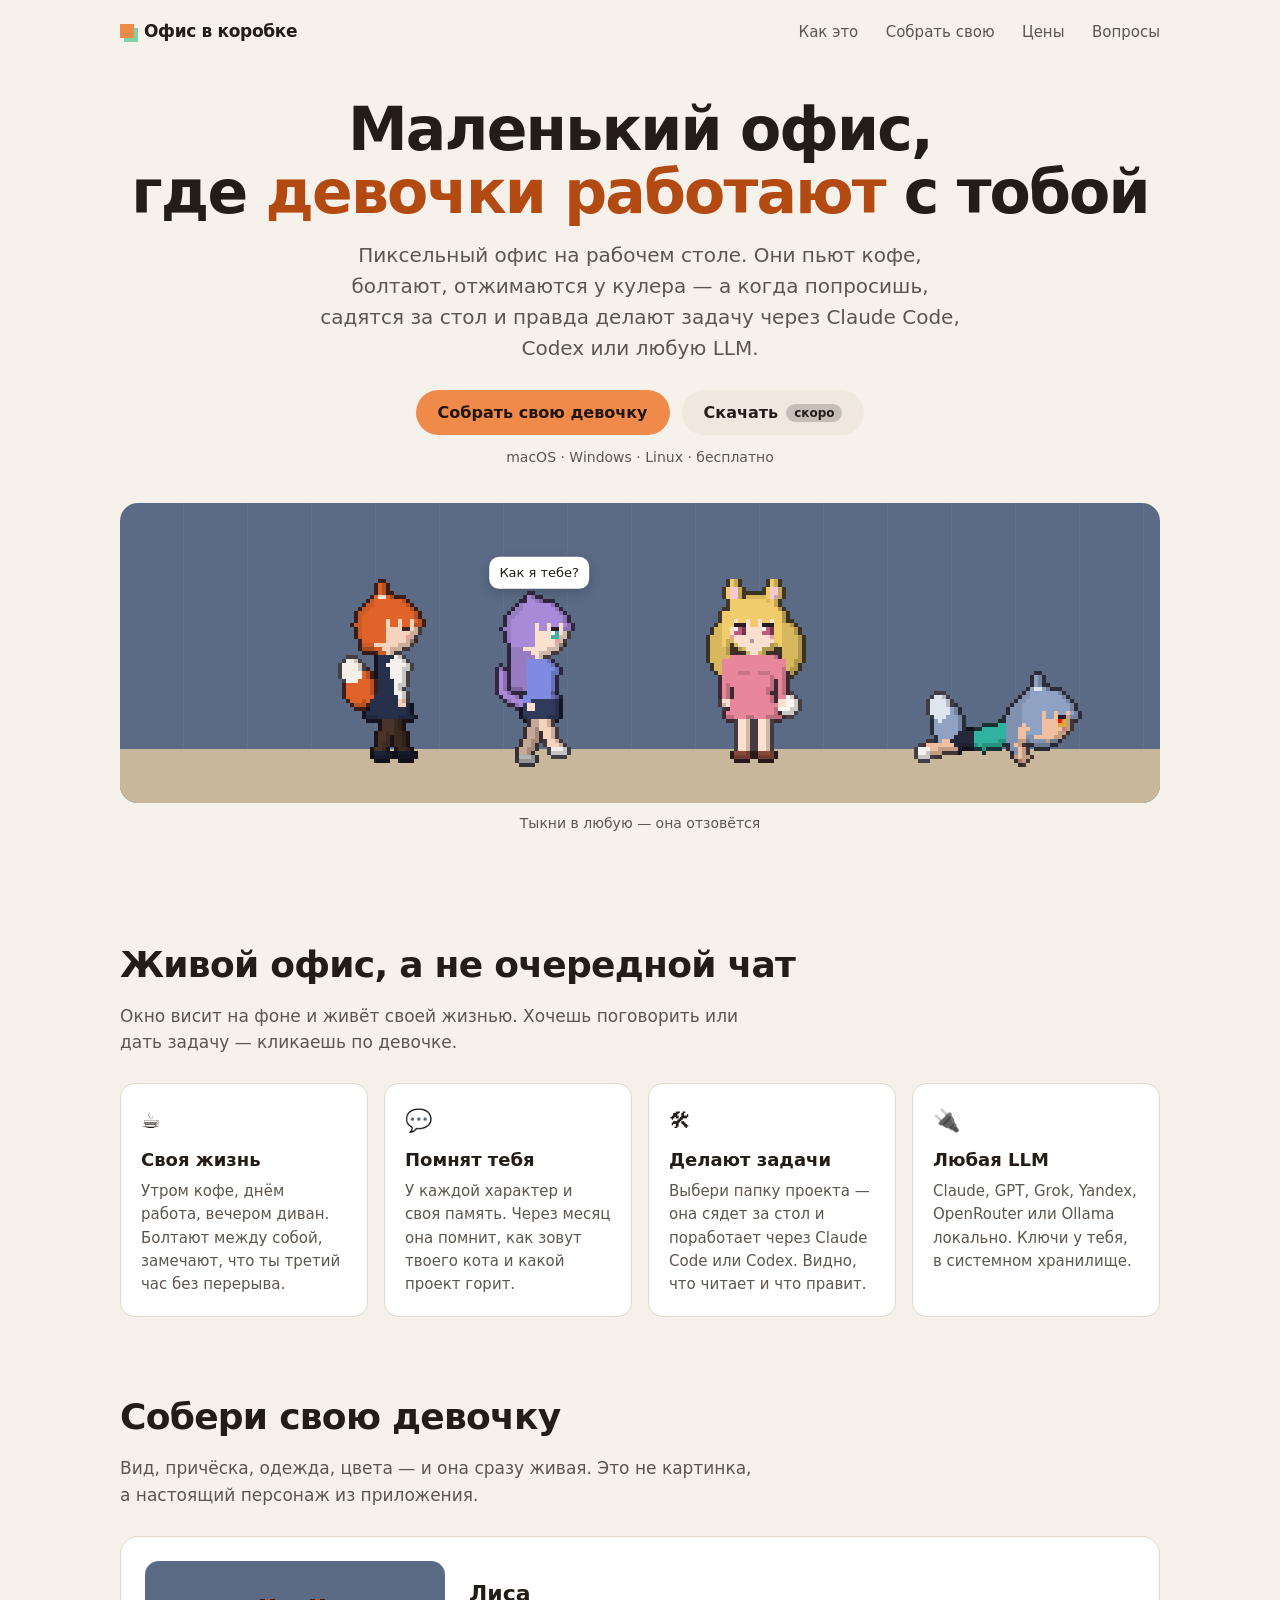
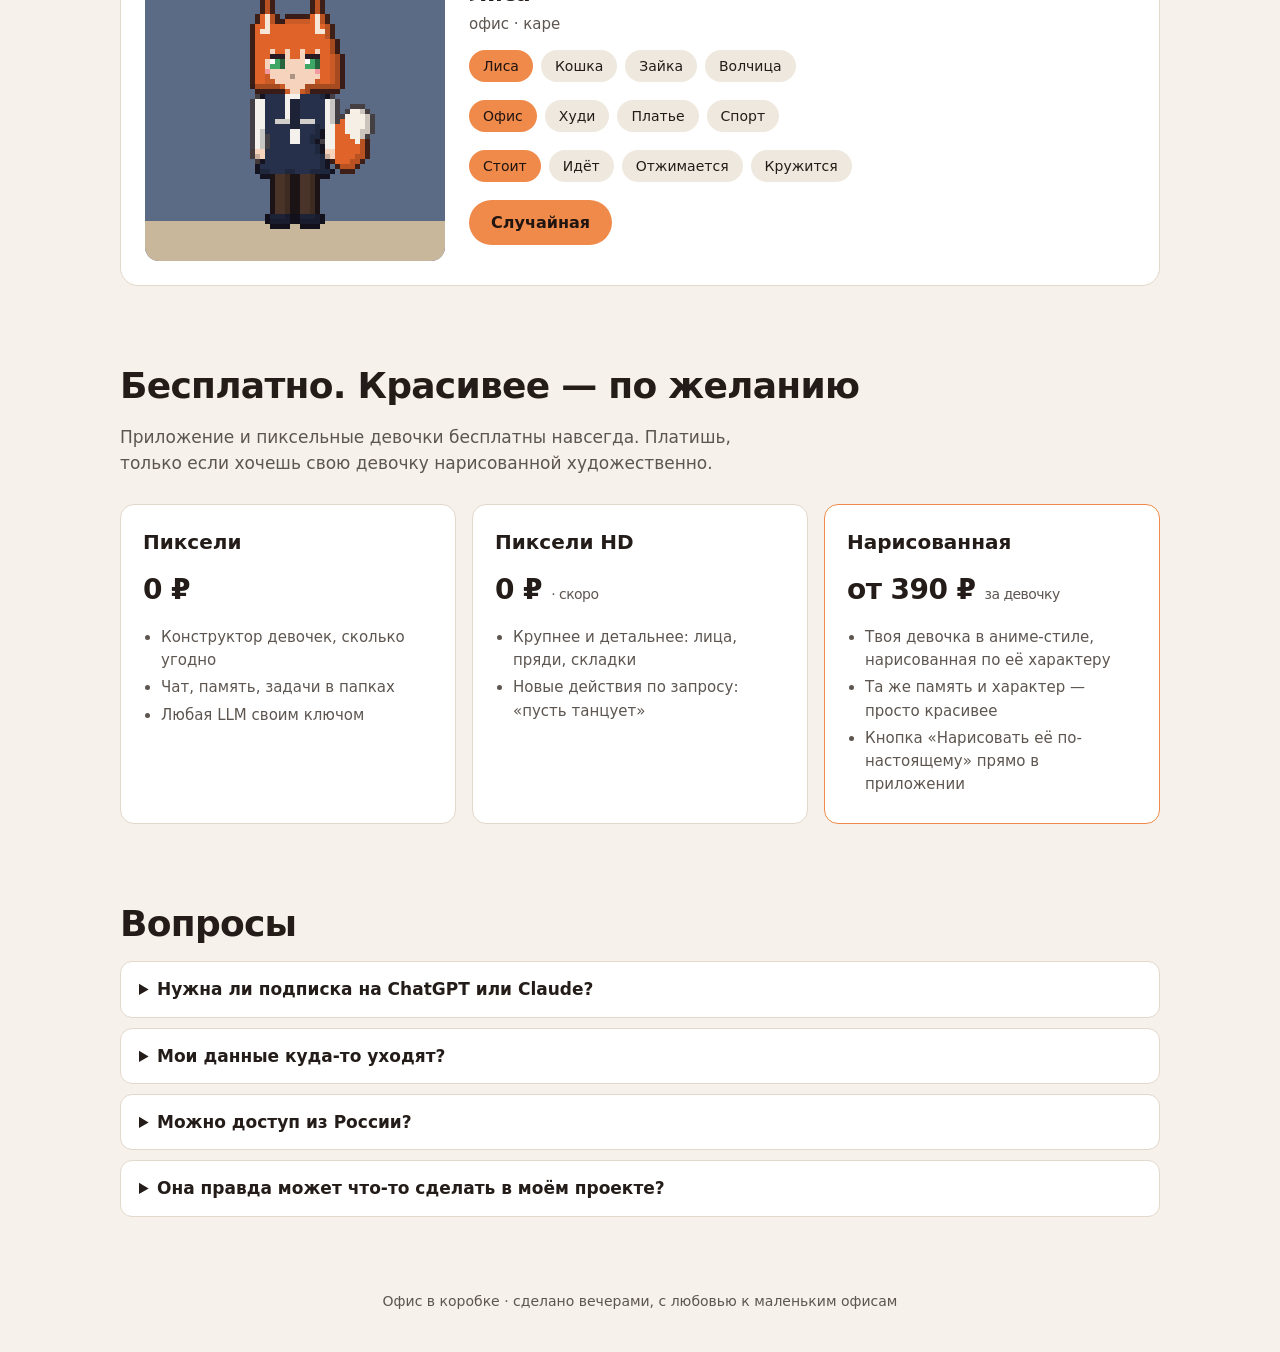
==== index.html @ 0e5ef568 "Лендинг: живой пиксельный офис, генератор на странице, градации, вопросы Co-Authored-By: Claude Opus" ====
<!doctype html>
<html lang="ru">
<head>
<meta charset="utf-8">
<meta name="viewport" content="width=device-width,initial-scale=1">
<title>Офис в коробке</title>
<meta name="description" content="Маленький пиксельный офис на рабочем столе. Девочки живут, болтают и работают с тобой — через Claude Code, Codex или любую LLM.">
<style>
  :root {
    --bg: #1f2433; --surface: #2a3043; --surface-2: #343b52; --text: #f1ede6; --muted: #c4c9d6;
    --acc: #f08a4b; --acc-ink: #1f1410; --line: #3d4560; --stage: #5b6b85; --floor: #c9b79c; --ok: #7fd1a8; --acc-text: #f08a4b;
    --radius: 14px;
  }
  @media (prefers-color-scheme: light) {
    :root:not([data-theme="dark"]) {
      --bg: #f6f1ea; --surface: #ffffff; --surface-2: #efe8de; --text: #231c18; --muted: #5d5650;
      --line: #e2d8cb; --acc-ink: #1f1410; --acc-text: #b34a12;
    }
  }
  * { box-sizing: border-box; }
  html { scroll-behavior: smooth; }
  body { margin: 0; background: var(--bg); color: var(--text); font: 17px/1.55 system-ui, -apple-system, "Segoe UI", sans-serif; }
  a { color: inherit; }
  .wrap { max-width: 1080px; margin: 0 auto; padding: 0 20px; }
  nav { display: flex; align-items: center; justify-content: space-between; padding: 18px 20px; max-width: 1080px; margin: 0 auto; }
  .logo { font-weight: 800; letter-spacing: -0.02em; display: flex; gap: 10px; align-items: center; }
  .logo i { width: 14px; height: 14px; background: var(--acc); display: inline-block; box-shadow: 4px 4px 0 var(--ok); }
  nav a { text-decoration: none; color: var(--muted); margin-left: 22px; font-size: 15px; }
  nav a:hover { color: var(--text); }

  .hero { padding: 36px 0 24px; text-align: center; }
  h1 { font-size: clamp(34px, 6vw, 60px); line-height: 1.05; letter-spacing: -0.03em; margin: 0 0 16px; }
  h1 em { font-style: normal; color: var(--acc-text); }
  .lead { color: var(--muted); font-size: clamp(17px, 2.2vw, 20px); max-width: 640px; margin: 0 auto 26px; }
  .cta { display: flex; gap: 12px; justify-content: center; flex-wrap: wrap; }
  .btn { display: inline-flex; align-items: center; gap: 8px; border: 0; border-radius: 999px; padding: 13px 22px; font: 600 16px system-ui, sans-serif; cursor: pointer; text-decoration: none; transition: transform .15s ease, background .15s ease; }
  .btn:active { transform: translateY(1px); }
  .btn.primary { background: var(--acc); color: var(--acc-ink); }
  .btn.ghost { background: var(--surface-2); color: var(--text); }
  .soon { font-size: 12px; background: rgba(0,0,0,.18); padding: 2px 8px; border-radius: 999px; }
  .os { color: var(--muted); font-size: 14px; margin-top: 12px; }

  .office { position: relative; height: 300px; margin: 34px auto 0; background: var(--stage); border-radius: 18px; overflow: hidden; max-width: 1040px; }
  .office::before { content: ""; position: absolute; inset: 0; background: repeating-linear-gradient(90deg, transparent 0 63px, rgba(255,255,255,.04) 63px 64px); }
  .office .floor { position: absolute; left: 0; right: 0; bottom: 0; height: 54px; background: var(--floor); }
  .office canvas { position: absolute; image-rendering: pixelated; cursor: pointer; }
  .bubble { position: absolute; background: #fff; color: #231c18; font-size: 13px; padding: 6px 10px; border-radius: 10px; white-space: nowrap; transform: translate(-50%, -100%); pointer-events: none; opacity: 0; transition: opacity .2s; box-shadow: 0 4px 12px rgba(0,0,0,.18); }
  .bubble.on { opacity: 1; }
  .hint { color: var(--muted); font-size: 14px; text-align: center; margin-top: 10px; }

  section { padding: 64px 0 8px; }
  h2 { font-size: clamp(26px, 3.6vw, 36px); letter-spacing: -0.02em; margin: 0 0 10px; }
  .sub { color: var(--muted); margin: 0 0 28px; max-width: 640px; }

  .feats { display: grid; grid-template-columns: repeat(auto-fit, minmax(240px, 1fr)); gap: 16px; }
  .feat { background: var(--surface); border: 1px solid var(--line); border-radius: var(--radius); padding: 20px; }
  .feat b { display: block; font-size: 18px; margin-bottom: 6px; }
  .feat p { margin: 0; color: var(--muted); font-size: 15px; }
  .feat .ico { font-size: 22px; margin-bottom: 8px; display: block; }

  .gen { display: grid; grid-template-columns: 300px 1fr; gap: 24px; align-items: center; background: var(--surface); border: 1px solid var(--line); border-radius: 18px; padding: 24px; }
  .gen-stage { background: var(--stage); border-radius: 14px; height: 300px; position: relative; overflow: hidden; }
  .gen-stage .floor { position: absolute; left: 0; right: 0; bottom: 0; height: 40px; background: var(--floor); }
  .gen-stage canvas { position: absolute; left: 50%; transform: translateX(-50%); bottom: 22px; image-rendering: pixelated; }
  .chips { display: flex; flex-wrap: wrap; gap: 8px; margin: 14px 0 18px; }
  .chip { background: var(--surface-2); color: var(--text); border: 0; border-radius: 999px; padding: 8px 14px; font: 500 14px system-ui, sans-serif; cursor: pointer; }
  .chip[aria-pressed="true"] { background: var(--acc); color: var(--acc-ink); }
  .gen-name { font-size: 22px; font-weight: 700; margin: 0; }
  .gen-meta { color: var(--muted); margin: 2px 0 0; font-size: 15px; }

  .tiers { display: grid; grid-template-columns: repeat(auto-fit, minmax(260px, 1fr)); gap: 16px; }
  .tier { background: var(--surface); border: 1px solid var(--line); border-radius: var(--radius); padding: 22px; display: flex; flex-direction: column; gap: 10px; }
  .tier.hot { border-color: var(--acc); }
  .tier h3 { margin: 0; font-size: 20px; }
  .price { font-size: 28px; font-weight: 800; letter-spacing: -0.02em; }
  .price small { font-size: 14px; font-weight: 500; color: var(--muted); }
  .tier ul { margin: 0; padding-left: 18px; color: var(--muted); font-size: 15px; }
  .tier li { margin: 4px 0; }

  .faq details { background: var(--surface); border: 1px solid var(--line); border-radius: 12px; padding: 14px 18px; margin-bottom: 10px; }
  .faq summary { cursor: pointer; font-weight: 600; }
  .faq p { color: var(--muted); margin: 10px 0 0; font-size: 15px; }

  footer { padding: 56px 0 40px; color: var(--muted); font-size: 14px; text-align: center; }

  :focus-visible { outline: 3px solid var(--acc); outline-offset: 2px; }
  @media (max-width: 720px) {
    nav a:not(.keep) { display: none; }
    .gen { grid-template-columns: 1fr; }
    .office { height: 240px; border-radius: 0; }
  }
  @media (prefers-reduced-motion: reduce) { html { scroll-behavior: auto; } .btn, .bubble { transition: none; } }
</style>
</head>
<body>
<nav>
  <div class="logo"><i></i>Офис в коробке</div>
  <div>
    <a href="#how">Как это</a>
    <a href="#gen">Собрать свою</a>
    <a href="#price">Цены</a>
    <a class="keep" href="#faq">Вопросы</a>
  </div>
</nav>

<header class="hero">
  <div class="wrap">
    <h1>Маленький офис,<br>где <em>девочки работают</em> с тобой</h1>
    <p class="lead">Пиксельный офис на рабочем столе. Они пьют кофе, болтают, отжимаются у кулера — а когда попросишь, садятся за стол и правда делают задачу через Claude Code, Codex или любую LLM.</p>
    <div class="cta">
      <a class="btn primary" href="#gen">Собрать свою девочку</a>
      <button class="btn ghost" type="button" disabled>Скачать <span class="soon">скоро</span></button>
    </div>
    <p class="os">macOS · Windows · Linux · бесплатно</p>
  </div>
  <div class="office" id="office" aria-label="Живой офис: девочки ходят и занимаются своими делами">
    <div class="floor"></div>
  </div>
  <p class="hint">Тыкни в любую — она отзовётся</p>
</header>

<section id="how">
  <div class="wrap">
    <h2>Живой офис, а не очередной чат</h2>
    <p class="sub">Окно висит на фоне и живёт своей жизнью. Хочешь поговорить или дать задачу — кликаешь по девочке.</p>
    <div class="feats">
      <div class="feat"><span class="ico">☕</span><b>Своя жизнь</b><p>Утром кофе, днём работа, вечером диван. Болтают между собой, замечают, что ты третий час без перерыва.</p></div>
      <div class="feat"><span class="ico">💬</span><b>Помнят тебя</b><p>У каждой характер и своя память. Через месяц она помнит, как зовут твоего кота и какой проект горит.</p></div>
      <div class="feat"><span class="ico">🛠</span><b>Делают задачи</b><p>Выбери папку проекта — она сядет за стол и поработает через Claude Code или Codex. Видно, что читает и что правит.</p></div>
      <div class="feat"><span class="ico">🔌</span><b>Любая LLM</b><p>Claude, GPT, Grok, Yandex, OpenRouter или Ollama локально. Ключи у тебя, в системном хранилище.</p></div>
    </div>
  </div>
</section>

<section id="gen">
  <div class="wrap">
    <h2>Собери свою девочку</h2>
    <p class="sub">Вид, причёска, одежда, цвета — и она сразу живая. Это не картинка, а настоящий персонаж из приложения.</p>
    <div class="gen">
      <div class="gen-stage"><div class="floor"></div><canvas id="genCv" width="48" height="48" aria-label="Собранная девочка"></canvas></div>
      <div>
        <p class="gen-name" id="genName">Лиса</p>
        <p class="gen-meta" id="genMeta">офис · каре</p>
        <div class="chips" role="group" aria-label="Вид">
          <button class="chip" data-k="kind" data-v="fox">Лиса</button>
          <button class="chip" data-k="kind" data-v="cat">Кошка</button>
          <button class="chip" data-k="kind" data-v="bunny">Зайка</button>
          <button class="chip" data-k="kind" data-v="wolf">Волчица</button>
        </div>
        <div class="chips" role="group" aria-label="Одежда">
          <button class="chip" data-k="outfit" data-v="office">Офис</button>
          <button class="chip" data-k="outfit" data-v="hoodie">Худи</button>
          <button class="chip" data-k="outfit" data-v="dress">Платье</button>
          <button class="chip" data-k="outfit" data-v="sport">Спорт</button>
        </div>
        <div class="chips" role="group" aria-label="Что делает">
          <button class="chip" data-k="act" data-v="idle">Стоит</button>
          <button class="chip" data-k="act" data-v="walk">Идёт</button>
          <button class="chip" data-k="act" data-v="pushup">Отжимается</button>
          <button class="chip" data-k="act" data-v="spin">Кружится</button>
        </div>
        <button class="btn primary" id="genRand" type="button">Случайная</button>
      </div>
    </div>
  </div>
</section>

<section id="price">
  <div class="wrap">
    <h2>Бесплатно. Красивее — по желанию</h2>
    <p class="sub">Приложение и пиксельные девочки бесплатны навсегда. Платишь, только если хочешь свою девочку нарисованной художественно.</p>
    <div class="tiers">
      <div class="tier">
        <h3>Пиксели</h3>
        <div class="price">0 ₽</div>
        <ul><li>Конструктор девочек, сколько угодно</li><li>Чат, память, задачи в папках</li><li>Любая LLM своим ключом</li></ul>
      </div>
      <div class="tier">
        <h3>Пиксели HD</h3>
        <div class="price">0 ₽ <small>· скоро</small></div>
        <ul><li>Крупнее и детальнее: лица, пряди, складки</li><li>Новые действия по запросу: «пусть танцует»</li></ul>
      </div>
      <div class="tier hot">
        <h3>Нарисованная</h3>
        <div class="price">от 390 ₽ <small>за девочку</small></div>
        <ul><li>Твоя девочка в аниме-стиле, нарисованная по её характеру</li><li>Та же память и характер — просто красивее</li><li>Кнопка «Нарисовать её по-настоящему» прямо в приложении</li></ul>
      </div>
    </div>
  </div>
</section>

<section id="faq" class="faq">
  <div class="wrap">
    <h2>Вопросы</h2>
    <details><summary>Нужна ли подписка на ChatGPT или Claude?</summary><p>Нет. Подключаешь то, что уже есть: Claude Code, Codex, ключ OpenAI-совместимого API или локальную модель через Ollama. Без ключей девочки просто живут и болтают заготовками.</p></details>
    <details><summary>Мои данные куда-то уходят?</summary><p>Переписка, память и сессии хранятся у тебя на компьютере. Наружу уходит только то, что ты сам отправляешь выбранной LLM.</p></details>
    <details><summary>Можно доступ из России?</summary><p>Да: работает с Yandex AI Studio, российскими агрегаторами (OpenAI-совместимыми) и локальными моделями. Оплата нарисованных девочек — картой РФ.</p></details>
    <details><summary>Она правда может что-то сделать в моём проекте?</summary><p>Да, если выберешь папку: она работает через Claude Code или Codex с их обычными разрешениями. Ничего не делает молча — видно каждый файл и команду, можно остановить.</p></details>
  </div>
</section>

<footer>Офис в коробке · сделано вечерами, с любовью к маленьким офисам</footer>

<script type="module" src="landing.js"></script>
</body>
</html>
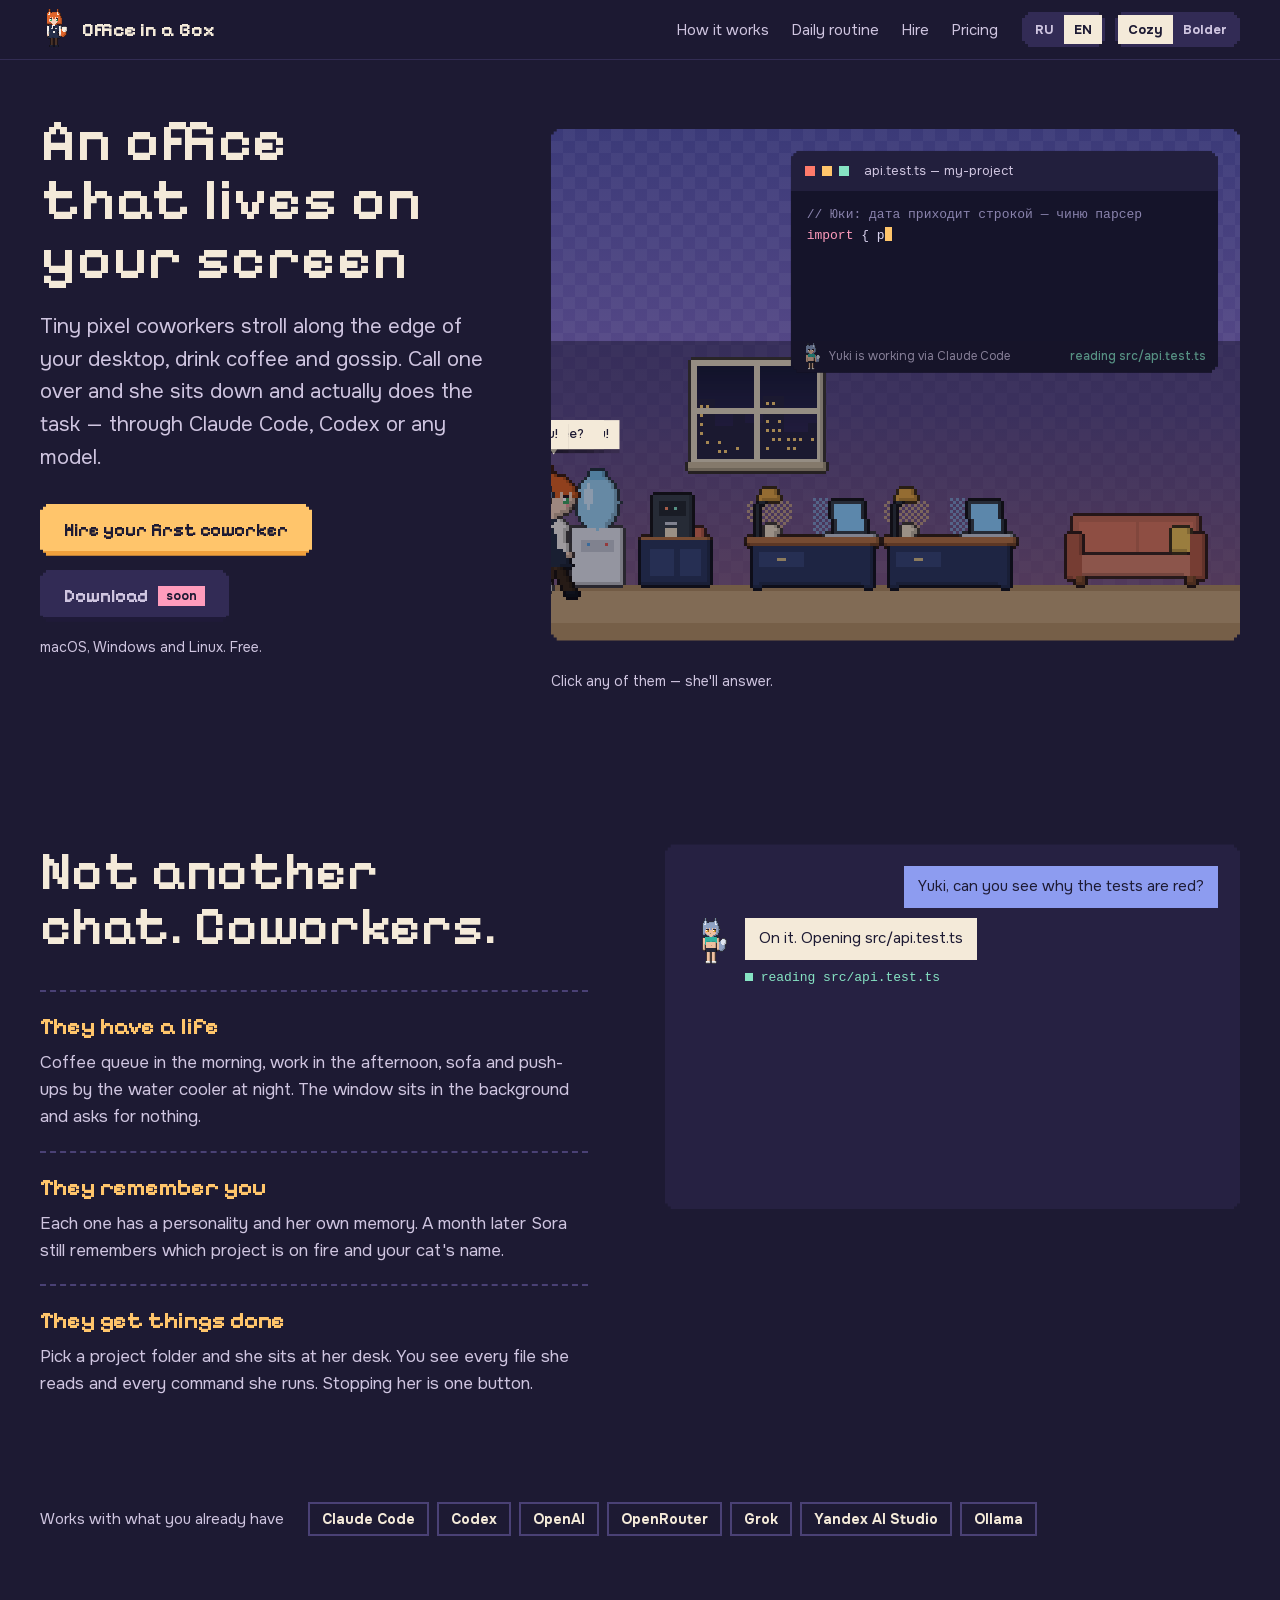
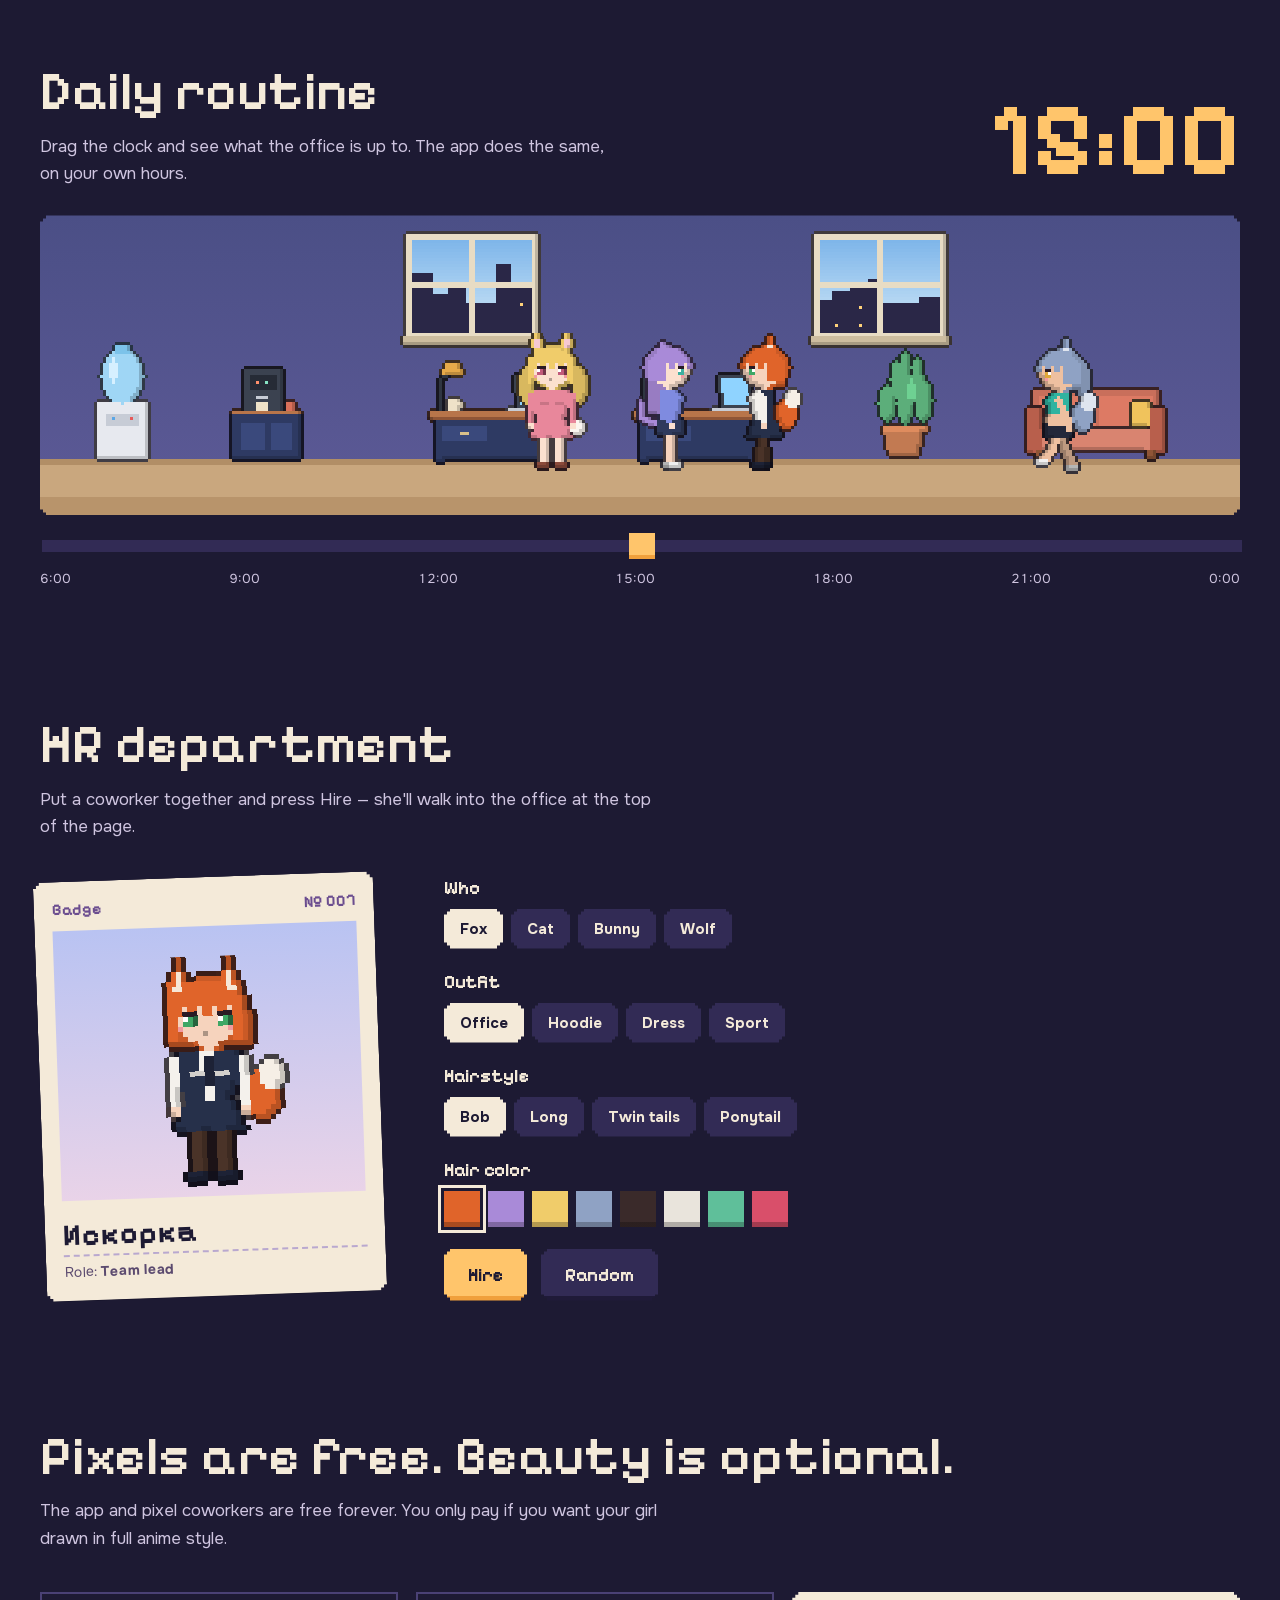
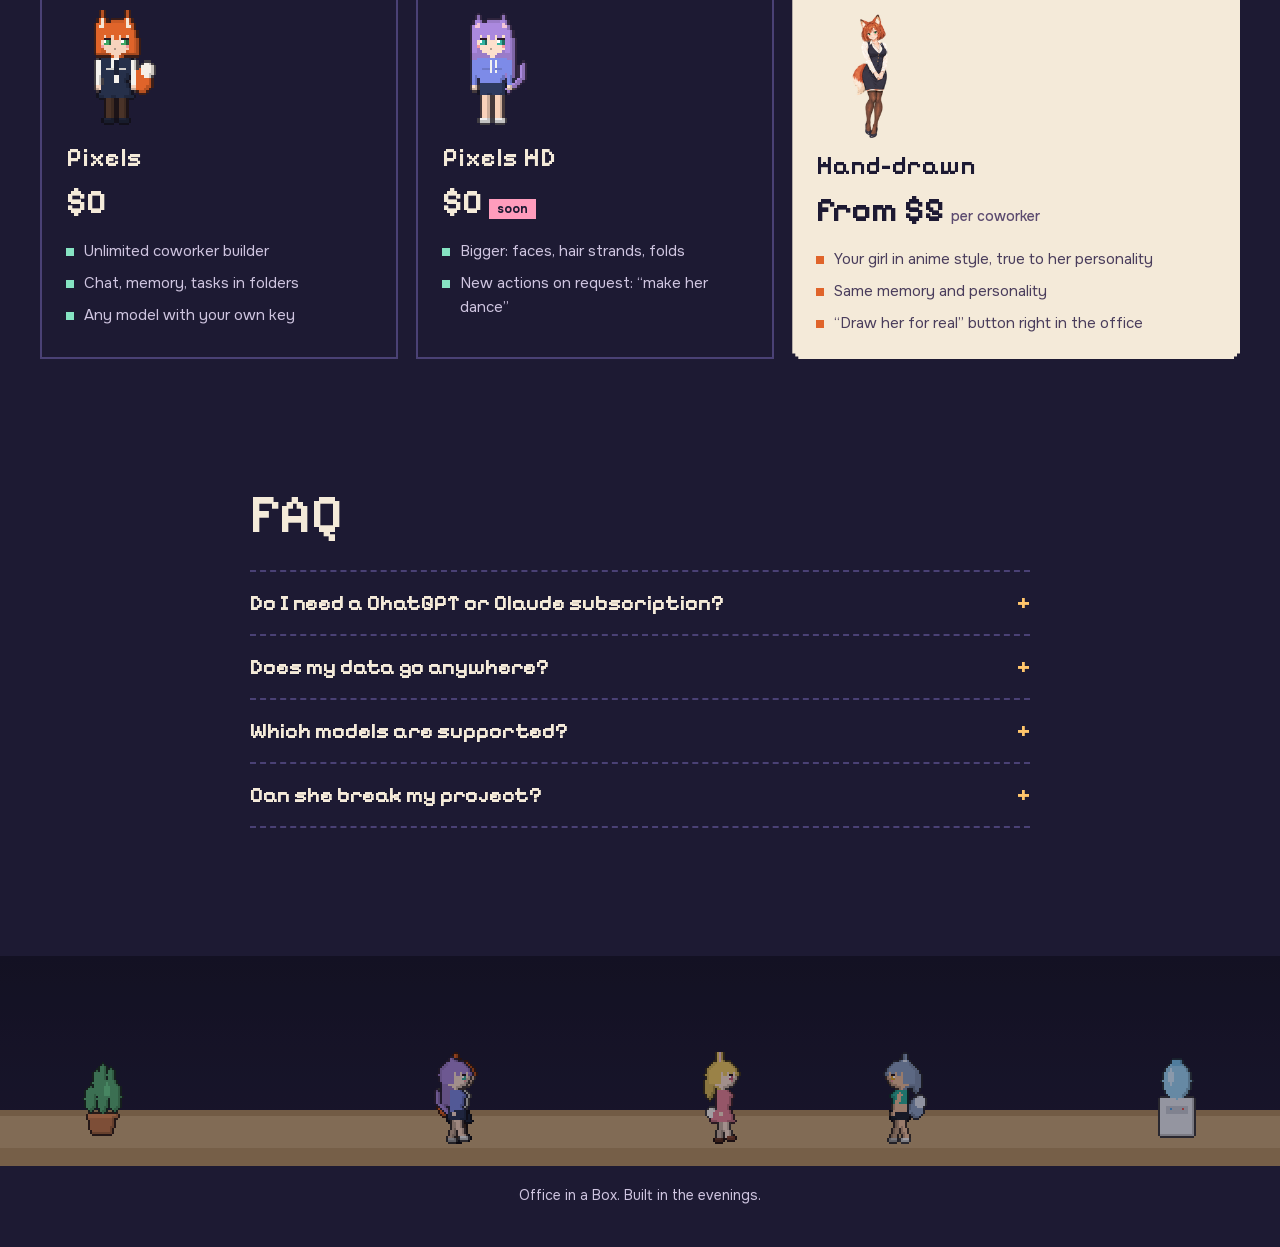
==== commit dd45fee7: "Лендинг A «Сумерки»: два языка, тон, живой офис по твоим часам, распорядок, отдел кадров; дизайн-ски" ====
--- a/index.html
+++ b/index.html
@@ -4,202 +4,190 @@
 <meta charset="utf-8">
 <meta name="viewport" content="width=device-width,initial-scale=1">
 <title>Офис в коробке</title>
-<meta name="description" content="Маленький пиксельный офис на рабочем столе. Девочки живут, болтают и работают с тобой — через Claude Code, Codex или любую LLM.">
-<style>
-  :root {
-    --bg: #1f2433; --surface: #2a3043; --surface-2: #343b52; --text: #f1ede6; --muted: #c4c9d6;
-    --acc: #f08a4b; --acc-ink: #1f1410; --line: #3d4560; --stage: #5b6b85; --floor: #c9b79c; --ok: #7fd1a8; --acc-text: #f08a4b;
-    --radius: 14px;
-  }
-  @media (prefers-color-scheme: light) {
-    :root:not([data-theme="dark"]) {
-      --bg: #f6f1ea; --surface: #ffffff; --surface-2: #efe8de; --text: #231c18; --muted: #5d5650;
-      --line: #e2d8cb; --acc-ink: #1f1410; --acc-text: #b34a12;
-    }
-  }
-  * { box-sizing: border-box; }
-  html { scroll-behavior: smooth; }
-  body { margin: 0; background: var(--bg); color: var(--text); font: 17px/1.55 system-ui, -apple-system, "Segoe UI", sans-serif; }
-  a { color: inherit; }
-  .wrap { max-width: 1080px; margin: 0 auto; padding: 0 20px; }
-  nav { display: flex; align-items: center; justify-content: space-between; padding: 18px 20px; max-width: 1080px; margin: 0 auto; }
-  .logo { font-weight: 800; letter-spacing: -0.02em; display: flex; gap: 10px; align-items: center; }
-  .logo i { width: 14px; height: 14px; background: var(--acc); display: inline-block; box-shadow: 4px 4px 0 var(--ok); }
-  nav a { text-decoration: none; color: var(--muted); margin-left: 22px; font-size: 15px; }
-  nav a:hover { color: var(--text); }
-
-  .hero { padding: 36px 0 24px; text-align: center; }
-  h1 { font-size: clamp(34px, 6vw, 60px); line-height: 1.05; letter-spacing: -0.03em; margin: 0 0 16px; }
-  h1 em { font-style: normal; color: var(--acc-text); }
-  .lead { color: var(--muted); font-size: clamp(17px, 2.2vw, 20px); max-width: 640px; margin: 0 auto 26px; }
-  .cta { display: flex; gap: 12px; justify-content: center; flex-wrap: wrap; }
-  .btn { display: inline-flex; align-items: center; gap: 8px; border: 0; border-radius: 999px; padding: 13px 22px; font: 600 16px system-ui, sans-serif; cursor: pointer; text-decoration: none; transition: transform .15s ease, background .15s ease; }
-  .btn:active { transform: translateY(1px); }
-  .btn.primary { background: var(--acc); color: var(--acc-ink); }
-  .btn.ghost { background: var(--surface-2); color: var(--text); }
-  .soon { font-size: 12px; background: rgba(0,0,0,.18); padding: 2px 8px; border-radius: 999px; }
-  .os { color: var(--muted); font-size: 14px; margin-top: 12px; }
-
-  .office { position: relative; height: 300px; margin: 34px auto 0; background: var(--stage); border-radius: 18px; overflow: hidden; max-width: 1040px; }
-  .office::before { content: ""; position: absolute; inset: 0; background: repeating-linear-gradient(90deg, transparent 0 63px, rgba(255,255,255,.04) 63px 64px); }
-  .office .floor { position: absolute; left: 0; right: 0; bottom: 0; height: 54px; background: var(--floor); }
-  .office canvas { position: absolute; image-rendering: pixelated; cursor: pointer; }
-  .bubble { position: absolute; background: #fff; color: #231c18; font-size: 13px; padding: 6px 10px; border-radius: 10px; white-space: nowrap; transform: translate(-50%, -100%); pointer-events: none; opacity: 0; transition: opacity .2s; box-shadow: 0 4px 12px rgba(0,0,0,.18); }
-  .bubble.on { opacity: 1; }
-  .hint { color: var(--muted); font-size: 14px; text-align: center; margin-top: 10px; }
-
-  section { padding: 64px 0 8px; }
-  h2 { font-size: clamp(26px, 3.6vw, 36px); letter-spacing: -0.02em; margin: 0 0 10px; }
-  .sub { color: var(--muted); margin: 0 0 28px; max-width: 640px; }
-
-  .feats { display: grid; grid-template-columns: repeat(auto-fit, minmax(240px, 1fr)); gap: 16px; }
-  .feat { background: var(--surface); border: 1px solid var(--line); border-radius: var(--radius); padding: 20px; }
-  .feat b { display: block; font-size: 18px; margin-bottom: 6px; }
-  .feat p { margin: 0; color: var(--muted); font-size: 15px; }
-  .feat .ico { font-size: 22px; margin-bottom: 8px; display: block; }
-
-  .gen { display: grid; grid-template-columns: 300px 1fr; gap: 24px; align-items: center; background: var(--surface); border: 1px solid var(--line); border-radius: 18px; padding: 24px; }
-  .gen-stage { background: var(--stage); border-radius: 14px; height: 300px; position: relative; overflow: hidden; }
-  .gen-stage .floor { position: absolute; left: 0; right: 0; bottom: 0; height: 40px; background: var(--floor); }
-  .gen-stage canvas { position: absolute; left: 50%; transform: translateX(-50%); bottom: 22px; image-rendering: pixelated; }
-  .chips { display: flex; flex-wrap: wrap; gap: 8px; margin: 14px 0 18px; }
-  .chip { background: var(--surface-2); color: var(--text); border: 0; border-radius: 999px; padding: 8px 14px; font: 500 14px system-ui, sans-serif; cursor: pointer; }
-  .chip[aria-pressed="true"] { background: var(--acc); color: var(--acc-ink); }
-  .gen-name { font-size: 22px; font-weight: 700; margin: 0; }
-  .gen-meta { color: var(--muted); margin: 2px 0 0; font-size: 15px; }
-
-  .tiers { display: grid; grid-template-columns: repeat(auto-fit, minmax(260px, 1fr)); gap: 16px; }
-  .tier { background: var(--surface); border: 1px solid var(--line); border-radius: var(--radius); padding: 22px; display: flex; flex-direction: column; gap: 10px; }
-  .tier.hot { border-color: var(--acc); }
-  .tier h3 { margin: 0; font-size: 20px; }
-  .price { font-size: 28px; font-weight: 800; letter-spacing: -0.02em; }
-  .price small { font-size: 14px; font-weight: 500; color: var(--muted); }
-  .tier ul { margin: 0; padding-left: 18px; color: var(--muted); font-size: 15px; }
-  .tier li { margin: 4px 0; }
-
-  .faq details { background: var(--surface); border: 1px solid var(--line); border-radius: 12px; padding: 14px 18px; margin-bottom: 10px; }
-  .faq summary { cursor: pointer; font-weight: 600; }
-  .faq p { color: var(--muted); margin: 10px 0 0; font-size: 15px; }
-
-  footer { padding: 56px 0 40px; color: var(--muted); font-size: 14px; text-align: center; }
-
-  :focus-visible { outline: 3px solid var(--acc); outline-offset: 2px; }
-  @media (max-width: 720px) {
-    nav a:not(.keep) { display: none; }
-    .gen { grid-template-columns: 1fr; }
-    .office { height: 240px; border-radius: 0; }
-  }
-  @media (prefers-reduced-motion: reduce) { html { scroll-behavior: auto; } .btn, .bubble { transition: none; } }
-</style>
+<meta name="description" content="Пиксельный офис на рабочем столе: сотрудницы живут своей жизнью и делают задачи через Claude Code, Codex или любую модель.">
+<meta name="theme-color" content="#1d1a33">
+<link rel="icon" href="data:image/svg+xml,%3Csvg xmlns='http://www.w3.org/2000/svg' viewBox='0 0 8 8' shape-rendering='crispEdges'%3E%3Cpath fill='%23e0642a' d='M1 0h1v1h1v1h2V1h1V0h1v4H1z'/%3E%3Cpath fill='%23f6d3bd' d='M2 3h4v3H2z'/%3E%3Cpath fill='%2326304a' d='M3 4h1v1H3zM5 4h1v1H5z'/%3E%3C/svg%3E">
+<link rel="stylesheet" href="fonts/fonts.css">
+<link rel="stylesheet" href="style.css">
 </head>
 <body>
-<nav>
-  <div class="logo"><i></i>Офис в коробке</div>
-  <div>
-    <a href="#how">Как это</a>
-    <a href="#gen">Собрать свою</a>
-    <a href="#price">Цены</a>
-    <a class="keep" href="#faq">Вопросы</a>
+<nav class="top">
+  <a class="brand" href="#top">
+    <canvas id="brandCv" width="48" height="48" aria-hidden="true"></canvas>
+    <span data-i18n="brand">Офис в&nbsp;коробке</span>
+  </a>
+  <div class="links">
+    <a href="#how" data-i18n="nav.how">Как это</a>
+    <a href="#day" data-i18n="nav.day">Распорядок</a>
+    <a href="#hire" data-i18n="nav.hire">Нанять</a>
+    <a href="#price" data-i18n="nav.price">Цены</a>
+  </div>
+  <div class="toggles">
+    <div class="seg px" role="group" aria-label="Язык / Language">
+      <button type="button" data-lang="ru" aria-pressed="true">RU</button>
+      <button type="button" data-lang="en" aria-pressed="false">EN</button>
+    </div>
+    <div class="seg px" role="group" aria-label="Тон / Tone">
+      <button type="button" data-tone="cozy" aria-pressed="true" data-i18n="tone.cozy">Уютно</button>
+      <button type="button" data-tone="bold" aria-pressed="false" data-i18n="tone.bold">Смелее</button>
+    </div>
   </div>
 </nav>
 
-<header class="hero">
-  <div class="wrap">
-    <h1>Маленький офис,<br>где <em>девочки работают</em> с тобой</h1>
-    <p class="lead">Пиксельный офис на рабочем столе. Они пьют кофе, болтают, отжимаются у кулера — а когда попросишь, садятся за стол и правда делают задачу через Claude Code, Codex или любую LLM.</p>
+<header class="hero" id="top">
+  <div class="hero-copy">
+    <h1 data-i18n="hero.title">Офис, который живёт у тебя на экране</h1>
+    <p class="lead" data-i18n="hero.lead">Маленькие пиксельные сотрудницы ходят по краю рабочего стола, пьют кофе и сплетничают. Позовёшь — сядут за стол и правда сделают задачу через Claude Code, Codex или любую модель.</p>
     <div class="cta">
-      <a class="btn primary" href="#gen">Собрать свою девочку</a>
-      <button class="btn ghost" type="button" disabled>Скачать <span class="soon">скоро</span></button>
+      <a class="btn primary px" href="#hire" data-i18n="hero.hire">Нанять первую сотрудницу</a>
+      <button class="btn ghost px" type="button" disabled><span data-i18n="hero.download">Скачать</span> <span class="tag" data-i18n="hero.soon">скоро</span></button>
     </div>
-    <p class="os">macOS · Windows · Linux · бесплатно</p>
+    <p class="meta" data-i18n="hero.meta">macOS, Windows и Linux. Бесплатно.</p>
   </div>
-  <div class="office" id="office" aria-label="Живой офис: девочки ходят и занимаются своими делами">
-    <div class="floor"></div>
+
+  <div class="screen px">
+    <div class="editor px" aria-hidden="true">
+      <div class="editor-bar"><i></i><i></i><i></i><span data-i18n="editor.title">api.test.ts — мой-проект</span></div>
+      <pre class="code" id="code"></pre>
+      <div class="editor-status"><canvas id="yukiCv" width="48" height="48"></canvas><span data-i18n="editor.status">Юки работает через Claude Code</span><b id="tool"></b></div>
+    </div>
+    <div class="office hero-office" id="heroOffice" aria-label="Живой офис"><div class="floor"></div></div>
   </div>
-  <p class="hint">Тыкни в любую — она отзовётся</p>
+  <p class="hint" data-i18n="hero.poke">Кликни по любой: она отзовётся.</p>
 </header>
 
-<section id="how">
-  <div class="wrap">
-    <h2>Живой офис, а не очередной чат</h2>
-    <p class="sub">Окно висит на фоне и живёт своей жизнью. Хочешь поговорить или дать задачу — кликаешь по девочке.</p>
-    <div class="feats">
-      <div class="feat"><span class="ico">☕</span><b>Своя жизнь</b><p>Утром кофе, днём работа, вечером диван. Болтают между собой, замечают, что ты третий час без перерыва.</p></div>
-      <div class="feat"><span class="ico">💬</span><b>Помнят тебя</b><p>У каждой характер и своя память. Через месяц она помнит, как зовут твоего кота и какой проект горит.</p></div>
-      <div class="feat"><span class="ico">🛠</span><b>Делают задачи</b><p>Выбери папку проекта — она сядет за стол и поработает через Claude Code или Codex. Видно, что читает и что правит.</p></div>
-      <div class="feat"><span class="ico">🔌</span><b>Любая LLM</b><p>Claude, GPT, Grok, Yandex, OpenRouter или Ollama локально. Ключи у тебя, в системном хранилище.</p></div>
+<main>
+  <section class="how" id="how">
+    <div class="how-copy">
+      <h2 data-i18n="how.title">Не ещё один чат. Коллеги.</h2>
+      <dl class="points">
+        <div><dt data-i18n="how.life.t"></dt><dd data-i18n="how.life.p"></dd></div>
+        <div><dt data-i18n="how.memory.t"></dt><dd data-i18n="how.memory.p"></dd></div>
+        <div><dt data-i18n="how.work.t"></dt><dd data-i18n="how.work.p"></dd></div>
+      </dl>
     </div>
-  </div>
-</section>
+    <div class="chat px">
+      <ol class="msgs" id="msgs">
+        <li class="me" data-i18n="chat.me1"></li>
+        <li class="her"><canvas class="ava" width="48" height="48" aria-hidden="true"></canvas><span data-i18n="chat.y1"></span></li>
+        <li class="tool" data-i18n="chat.tool1"></li>
+        <li class="tool" data-i18n="chat.tool2"></li>
+        <li class="her"><canvas class="ava" width="48" height="48" aria-hidden="true"></canvas><span data-i18n="chat.y2"></span></li>
+        <li class="me" data-i18n="chat.me2"></li>
+        <li class="her"><canvas class="ava" width="48" height="48" aria-hidden="true"></canvas><span data-i18n="chat.y3"></span></li>
+      </ol>
+    </div>
+    <div class="engines">
+      <p data-i18n="engines"></p>
+      <ul><li>Claude Code</li><li>Codex</li><li>OpenAI</li><li>OpenRouter</li><li>Grok</li><li>Yandex AI Studio</li><li>Ollama</li></ul>
+    </div>
+  </section>
 
-<section id="gen">
-  <div class="wrap">
-    <h2>Собери свою девочку</h2>
-    <p class="sub">Вид, причёска, одежда, цвета — и она сразу живая. Это не картинка, а настоящий персонаж из приложения.</p>
-    <div class="gen">
-      <div class="gen-stage"><div class="floor"></div><canvas id="genCv" width="48" height="48" aria-label="Собранная девочка"></canvas></div>
+  <section class="day" id="day">
+    <div class="day-head">
       <div>
-        <p class="gen-name" id="genName">Лиса</p>
-        <p class="gen-meta" id="genMeta">офис · каре</p>
-        <div class="chips" role="group" aria-label="Вид">
-          <button class="chip" data-k="kind" data-v="fox">Лиса</button>
-          <button class="chip" data-k="kind" data-v="cat">Кошка</button>
-          <button class="chip" data-k="kind" data-v="bunny">Зайка</button>
-          <button class="chip" data-k="kind" data-v="wolf">Волчица</button>
+        <h2 data-i18n="day.title"></h2>
+        <p data-i18n="day.p"></p>
+      </div>
+      <output class="clock" id="clock" for="hour">15:00</output>
+    </div>
+    <div class="office day-office px" id="dayOffice"><div class="floor"></div></div>
+    <label class="slider">
+      <span class="sr" data-i18n="day.label">Время</span>
+      <input type="range" id="hour" min="6" max="24" step="0.25" value="15">
+      <span class="ticks" aria-hidden="true"><span>6:00</span><span>9:00</span><span>12:00</span><span>15:00</span><span>18:00</span><span>21:00</span><span>0:00</span></span>
+    </label>
+  </section>
+
+  <section class="hire" id="hire">
+    <div class="hire-head">
+      <h2 data-i18n="hire.title"></h2>
+      <p data-i18n="hire.p"></p>
+    </div>
+    <div class="hire-grid">
+      <figure class="badge px">
+        <div class="badge-top"><span data-i18n="hire.badge">Пропуск</span><span id="badgeNo">№ 007</span></div>
+        <div class="photo"><canvas id="hireCv" width="48" height="48" aria-hidden="true"></canvas></div>
+        <figcaption>
+          <input id="hireName" class="name" value="Искорка" maxlength="16" aria-label="Имя / Name" spellcheck="false">
+          <span class="role"><span data-i18n="hire.role">Должность</span>: <b id="hireRole"></b></span>
+        </figcaption>
+      </figure>
+      <div class="form">
+        <fieldset><legend data-i18n="hire.kind"></legend>
+          <div class="chips" data-k="kind">
+            <button type="button" class="chip px" data-v="fox" data-i18n="kind.fox"></button>
+            <button type="button" class="chip px" data-v="cat" data-i18n="kind.cat"></button>
+            <button type="button" class="chip px" data-v="bunny" data-i18n="kind.bunny"></button>
+            <button type="button" class="chip px" data-v="wolf" data-i18n="kind.wolf"></button>
+          </div>
+        </fieldset>
+        <fieldset><legend data-i18n="hire.outfit"></legend>
+          <div class="chips" data-k="outfit">
+            <button type="button" class="chip px" data-v="office" data-i18n="outfit.office"></button>
+            <button type="button" class="chip px" data-v="hoodie" data-i18n="outfit.hoodie"></button>
+            <button type="button" class="chip px" data-v="dress" data-i18n="outfit.dress"></button>
+            <button type="button" class="chip px" data-v="sport" data-i18n="outfit.sport"></button>
+          </div>
+        </fieldset>
+        <fieldset><legend data-i18n="hire.hair"></legend>
+          <div class="chips" data-k="style">
+            <button type="button" class="chip px" data-v="bob" data-i18n="hair.bob"></button>
+            <button type="button" class="chip px" data-v="long" data-i18n="hair.long"></button>
+            <button type="button" class="chip px" data-v="twin" data-i18n="hair.twin"></button>
+            <button type="button" class="chip px" data-v="pony" data-i18n="hair.pony"></button>
+          </div>
+        </fieldset>
+        <fieldset><legend data-i18n="hire.color"></legend>
+          <div class="swatches" id="swatches"></div>
+        </fieldset>
+        <div class="hire-actions">
+          <button type="button" class="btn primary px" id="hireBtn" data-i18n="hire.do"></button>
+          <button type="button" class="btn ghost px" id="randBtn" data-i18n="hire.rand"></button>
+          <p class="toast" id="toast" role="status" aria-live="polite"></p>
         </div>
-        <div class="chips" role="group" aria-label="Одежда">
-          <button class="chip" data-k="outfit" data-v="office">Офис</button>
-          <button class="chip" data-k="outfit" data-v="hoodie">Худи</button>
-          <button class="chip" data-k="outfit" data-v="dress">Платье</button>
-          <button class="chip" data-k="outfit" data-v="sport">Спорт</button>
-        </div>
-        <div class="chips" role="group" aria-label="Что делает">
-          <button class="chip" data-k="act" data-v="idle">Стоит</button>
-          <button class="chip" data-k="act" data-v="walk">Идёт</button>
-          <button class="chip" data-k="act" data-v="pushup">Отжимается</button>
-          <button class="chip" data-k="act" data-v="spin">Кружится</button>
-        </div>
-        <button class="btn primary" id="genRand" type="button">Случайная</button>
       </div>
     </div>
-  </div>
-</section>
+  </section>
 
-<section id="price">
-  <div class="wrap">
-    <h2>Бесплатно. Красивее — по желанию</h2>
-    <p class="sub">Приложение и пиксельные девочки бесплатны навсегда. Платишь, только если хочешь свою девочку нарисованной художественно.</p>
+  <section class="price" id="price">
+    <h2 data-i18n="price.title"></h2>
+    <p class="sub" data-i18n="price.p"></p>
     <div class="tiers">
-      <div class="tier">
-        <h3>Пиксели</h3>
-        <div class="price">0 ₽</div>
-        <ul><li>Конструктор девочек, сколько угодно</li><li>Чат, память, задачи в папках</li><li>Любая LLM своим ключом</li></ul>
-      </div>
-      <div class="tier">
-        <h3>Пиксели HD</h3>
-        <div class="price">0 ₽ <small>· скоро</small></div>
-        <ul><li>Крупнее и детальнее: лица, пряди, складки</li><li>Новые действия по запросу: «пусть танцует»</li></ul>
-      </div>
-      <div class="tier hot">
-        <h3>Нарисованная</h3>
-        <div class="price">от 390 ₽ <small>за девочку</small></div>
-        <ul><li>Твоя девочка в аниме-стиле, нарисованная по её характеру</li><li>Та же память и характер — просто красивее</li><li>Кнопка «Нарисовать её по-настоящему» прямо в приложении</li></ul>
-      </div>
+      <article class="tier">
+        <canvas class="sample" id="tierPx" width="48" height="48" aria-hidden="true"></canvas>
+        <h3 data-i18n="tier.px"></h3>
+        <p class="amount" data-i18n="tier.px.price"></p>
+        <ul data-i18n-list="tier.px.l"></ul>
+      </article>
+      <article class="tier">
+        <canvas class="sample hd" id="tierHd" width="48" height="48" aria-hidden="true"></canvas>
+        <h3 data-i18n="tier.hd"></h3>
+        <p class="amount"><span data-i18n="tier.hd.price"></span> <span class="tag" data-i18n="tier.hd.note"></span></p>
+        <ul data-i18n-list="tier.hd.l"></ul>
+      </article>
+      <article class="tier art px">
+        <img class="sample drawn" src="assets/iskra-drawn.png" alt="" width="192" height="208">
+        <h3 data-i18n="tier.art"></h3>
+        <p class="amount"><span data-i18n="tier.art.price"></span> <span class="note" data-i18n="tier.art.note"></span></p>
+        <ul data-i18n-list="tier.art.l"></ul>
+      </article>
     </div>
-  </div>
-</section>
+  </section>
 
-<section id="faq" class="faq">
-  <div class="wrap">
-    <h2>Вопросы</h2>
-    <details><summary>Нужна ли подписка на ChatGPT или Claude?</summary><p>Нет. Подключаешь то, что уже есть: Claude Code, Codex, ключ OpenAI-совместимого API или локальную модель через Ollama. Без ключей девочки просто живут и болтают заготовками.</p></details>
-    <details><summary>Мои данные куда-то уходят?</summary><p>Переписка, память и сессии хранятся у тебя на компьютере. Наружу уходит только то, что ты сам отправляешь выбранной LLM.</p></details>
-    <details><summary>Можно доступ из России?</summary><p>Да: работает с Yandex AI Studio, российскими агрегаторами (OpenAI-совместимыми) и локальными моделями. Оплата нарисованных девочек — картой РФ.</p></details>
-    <details><summary>Она правда может что-то сделать в моём проекте?</summary><p>Да, если выберешь папку: она работает через Claude Code или Codex с их обычными разрешениями. Ничего не делает молча — видно каждый файл и команду, можно остановить.</p></details>
-  </div>
-</section>
+  <section class="faq" id="faq">
+    <h2 data-i18n="faq.title"></h2>
+    <details><summary data-i18n="faq.q1"></summary><p data-i18n="faq.a1"></p></details>
+    <details><summary data-i18n="faq.q2"></summary><p data-i18n="faq.a2"></p></details>
+    <details><summary data-i18n="faq.q3"></summary><p data-i18n="faq.a3"></p></details>
+    <details><summary data-i18n="faq.q4"></summary><p data-i18n="faq.a4"></p></details>
+  </section>
+</main>
 
-<footer>Офис в коробке · сделано вечерами, с любовью к маленьким офисам</footer>
+<footer>
+  <div class="office foot-office" id="footOffice"><div class="floor"></div></div>
+  <p data-i18n="footer"></p>
+</footer>
 
 <script type="module" src="landing.js"></script>
 </body>
--- a/fonts/fonts.css
+++ b/fonts/fonts.css
@@ -0,0 +1,12 @@
+@font-face { font-family: 'Onest'; font-style: normal; font-weight: 400; font-display: swap; src: url(./Onest-400-cyrillic.woff2) format('woff2'); unicode-range: U+0301, U+0400-045F, U+0490-0491, U+04B0-04B1, U+2116; }
+@font-face { font-family: 'Onest'; font-style: normal; font-weight: 400; font-display: swap; src: url(./Onest-400-latin.woff2) format('woff2'); unicode-range: U+0000-00FF, U+0131, U+0152-0153, U+02BB-02BC, U+02C6, U+02DA, U+02DC, U+0304, U+0308, U+0329, U+2000-206F, U+20AC, U+2122, U+2191, U+2193, U+2212, U+2215, U+FEFF, U+FFFD; }
+@font-face { font-family: 'Onest'; font-style: normal; font-weight: 500; font-display: swap; src: url(./Onest-500-cyrillic.woff2) format('woff2'); unicode-range: U+0301, U+0400-045F, U+0490-0491, U+04B0-04B1, U+2116; }
+@font-face { font-family: 'Onest'; font-style: normal; font-weight: 500; font-display: swap; src: url(./Onest-500-latin.woff2) format('woff2'); unicode-range: U+0000-00FF, U+0131, U+0152-0153, U+02BB-02BC, U+02C6, U+02DA, U+02DC, U+0304, U+0308, U+0329, U+2000-206F, U+20AC, U+2122, U+2191, U+2193, U+2212, U+2215, U+FEFF, U+FFFD; }
+@font-face { font-family: 'Onest'; font-style: normal; font-weight: 700; font-display: swap; src: url(./Onest-700-cyrillic.woff2) format('woff2'); unicode-range: U+0301, U+0400-045F, U+0490-0491, U+04B0-04B1, U+2116; }
+@font-face { font-family: 'Onest'; font-style: normal; font-weight: 700; font-display: swap; src: url(./Onest-700-latin.woff2) format('woff2'); unicode-range: U+0000-00FF, U+0131, U+0152-0153, U+02BB-02BC, U+02C6, U+02DA, U+02DC, U+0304, U+0308, U+0329, U+2000-206F, U+20AC, U+2122, U+2191, U+2193, U+2212, U+2215, U+FEFF, U+FFFD; }
+@font-face { font-family: 'Pixelify Sans'; font-style: normal; font-weight: 400; font-display: swap; src: url(./PixelifySans-400-cyrillic.woff2) format('woff2'); unicode-range: U+0301, U+0400-045F, U+0490-0491, U+04B0-04B1, U+2116; }
+@font-face { font-family: 'Pixelify Sans'; font-style: normal; font-weight: 400; font-display: swap; src: url(./PixelifySans-400-latin.woff2) format('woff2'); unicode-range: U+0000-00FF, U+0131, U+0152-0153, U+02BB-02BC, U+02C6, U+02DA, U+02DC, U+0304, U+0308, U+0329, U+2000-206F, U+20AC, U+2122, U+2191, U+2193, U+2212, U+2215, U+FEFF, U+FFFD; }
+@font-face { font-family: 'Pixelify Sans'; font-style: normal; font-weight: 600; font-display: swap; src: url(./PixelifySans-600-cyrillic.woff2) format('woff2'); unicode-range: U+0301, U+0400-045F, U+0490-0491, U+04B0-04B1, U+2116; }
+@font-face { font-family: 'Pixelify Sans'; font-style: normal; font-weight: 600; font-display: swap; src: url(./PixelifySans-600-latin.woff2) format('woff2'); unicode-range: U+0000-00FF, U+0131, U+0152-0153, U+02BB-02BC, U+02C6, U+02DA, U+02DC, U+0304, U+0308, U+0329, U+2000-206F, U+20AC, U+2122, U+2191, U+2193, U+2212, U+2215, U+FEFF, U+FFFD; }
+@font-face { font-family: 'Pixelify Sans'; font-style: normal; font-weight: 700; font-display: swap; src: url(./PixelifySans-700-cyrillic.woff2) format('woff2'); unicode-range: U+0301, U+0400-045F, U+0490-0491, U+04B0-04B1, U+2116; }
+@font-face { font-family: 'Pixelify Sans'; font-style: normal; font-weight: 700; font-display: swap; src: url(./PixelifySans-700-latin.woff2) format('woff2'); unicode-range: U+0000-00FF, U+0131, U+0152-0153, U+02BB-02BC, U+02C6, U+02DA, U+02DC, U+0304, U+0308, U+0329, U+2000-206F, U+20AC, U+2122, U+2191, U+2193, U+2212, U+2215, U+FEFF, U+FFFD; }
--- a/style.css
+++ b/style.css
@@ -0,0 +1,221 @@
+/* Офис в коробке — сумеречный пиксельный офис.
+   Мир: вечер за компьютером, лампа, окно с городом. Пиксельные углы — родной язык мира. */
+:root {
+  --ink: #1d1a33;
+  --ink-2: #262142;
+  --ink-3: #322b55;
+  --line: #4a4175;
+  --paper: #f4ead9;
+  --paper-dim: #cfc5e0;
+  --lamp: #ffc56b;
+  --lamp-deep: #f0a03c;
+  --sakura: #ff9cbc;
+  --mint: #86e3c3;
+  --sky: #8d9cf0;
+  --wall: #4b4f86;
+  --floor: #c9a77e;
+  --night: #0e0c22;
+  --display: "Pixelify Sans", "Onest", system-ui, sans-serif;
+  --body: "Onest", system-ui, -apple-system, "Segoe UI", sans-serif;
+  --step: 4px;
+  color-scheme: dark;
+}
+
+* { box-sizing: border-box; }
+html { scroll-behavior: smooth; scrollbar-color: var(--line) var(--ink); }
+body { margin: 0; background: var(--ink); color: var(--paper); font: 400 17px/1.6 var(--body); -webkit-font-smoothing: antialiased; overflow-x: hidden; }
+::selection { background: var(--sakura); color: var(--ink); }
+::-webkit-scrollbar { width: 12px; }
+::-webkit-scrollbar-track { background: var(--ink); }
+::-webkit-scrollbar-thumb { background: var(--line); border: 3px solid var(--ink); }
+:focus-visible { outline: 3px solid var(--lamp); outline-offset: 3px; }
+a { color: inherit; text-underline-offset: 0.2em; }
+canvas { image-rendering: pixelated; }
+.sr { position: absolute; width: 1px; height: 1px; overflow: hidden; clip: rect(0 0 0 0); }
+
+/* пиксельные углы: ступенька в 3 px */
+.px {
+  --c: 6px; --h: 3px;
+  clip-path: polygon(0 var(--c), var(--h) var(--c), var(--h) var(--h), var(--c) var(--h), var(--c) 0,
+    calc(100% - var(--c)) 0, calc(100% - var(--c)) var(--h), calc(100% - var(--h)) var(--h), calc(100% - var(--h)) var(--c), 100% var(--c),
+    100% calc(100% - var(--c)), calc(100% - var(--h)) calc(100% - var(--c)), calc(100% - var(--h)) calc(100% - var(--h)), calc(100% - var(--c)) calc(100% - var(--h)), calc(100% - var(--c)) 100%,
+    var(--c) 100%, var(--c) calc(100% - var(--h)), var(--h) calc(100% - var(--h)), var(--h) calc(100% - var(--c)), 0 calc(100% - var(--c)));
+}
+
+h1, h2, h3 { font-family: var(--display); font-weight: 600; letter-spacing: 0; margin: 0; text-wrap: balance; }
+h1 { font-size: clamp(40px, 4.6vw, 68px); line-height: 1; }
+h2 { font-size: clamp(32px, 4.2vw, 54px); line-height: 1.02; }
+h3 { font-size: 26px; line-height: 1.1; }
+p { margin: 0; }
+
+/* ---------- навигация ---------- */
+.top { position: sticky; top: 0; z-index: 50; display: flex; align-items: center; gap: 24px; padding: 12px clamp(16px, 4vw, 40px); background: color-mix(in srgb, var(--ink) 88%, transparent); backdrop-filter: blur(10px); border-bottom: 1px solid color-mix(in srgb, var(--line) 50%, transparent); }
+.brand { display: flex; align-items: center; gap: 10px; text-decoration: none; font: 700 20px var(--display); white-space: nowrap; }
+.brand canvas { width: 40px; height: 40px; margin: -6px -2px -4px -6px; }
+.links { display: flex; gap: 22px; margin-left: auto; }
+.links a { text-decoration: none; color: var(--paper-dim); font-size: 15px; }
+.links a:hover { color: var(--paper); }
+.toggles { display: flex; gap: 10px; }
+.seg { display: flex; background: var(--ink-3); padding: 3px; }
+.seg button { border: 0; background: transparent; color: var(--paper-dim); font: 600 13px var(--body); padding: 6px 10px; cursor: pointer; }
+.seg button[aria-pressed="true"] { background: var(--paper); color: var(--ink); }
+
+/* ---------- кнопки ---------- */
+.btn { display: inline-flex; align-items: center; gap: 10px; border: 0; padding: 15px 24px; font: 700 18px var(--display); text-decoration: none; cursor: pointer; transition: transform 0.12s ease-out, background-color 0.15s ease-out; }
+.btn:active { transform: translateY(2px); }
+.btn.primary { --face: var(--lamp); background: linear-gradient(var(--face) calc(100% - 5px), var(--lamp-deep) 0); color: var(--ink); }
+.btn.primary:hover { --face: #ffd48c; }
+.btn.ghost { --face: var(--ink-3); background: linear-gradient(var(--face) calc(100% - 5px), #1f1a38 0); color: var(--paper); }
+.btn.ghost:hover:not(:disabled) { --face: var(--line); }
+.btn:disabled { cursor: default; color: var(--paper-dim); }
+.tag { font: 600 12px var(--body); background: var(--sakura); color: var(--ink); padding: 2px 8px; }
+
+/* ---------- первый экран ---------- */
+.hero { padding: clamp(28px, 4vw, 56px) clamp(16px, 4vw, 40px) 24px; max-width: 1440px; margin: 0 auto;
+  display: grid; grid-template-columns: minmax(0, 0.8fr) minmax(0, 1.2fr); column-gap: clamp(24px, 4vw, 56px); row-gap: 0; align-items: center; }
+.hero-copy { max-width: 560px; }
+.hint { grid-column: 2; }
+.lead { margin-top: 22px; font-size: clamp(18px, 1.6vw, 21px); color: var(--paper-dim); max-width: 60ch; }
+.cta { display: flex; flex-wrap: wrap; gap: 14px; margin-top: 30px; }
+.meta { margin-top: 14px; font-size: 14px; color: var(--paper-dim); }
+
+.screen { position: relative; height: clamp(440px, 40vw, 600px); background: linear-gradient(180deg, #3b3a78 0%, #5b4b8a 55%, #8a5e86 100%); overflow: hidden; }
+.screen::before { /* стена офиса с обоями-ромбиками */
+  content: ""; position: absolute; inset: 0;
+  background-image: linear-gradient(45deg, rgba(255,255,255,.035) 25%, transparent 25%, transparent 75%, rgba(255,255,255,.035) 75%), linear-gradient(45deg, rgba(255,255,255,.035) 25%, transparent 25%, transparent 75%, rgba(255,255,255,.035) 75%);
+  background-size: 24px 24px; background-position: 0 0, 12px 12px;
+}
+.editor { position: absolute; top: 22px; right: 22px; width: min(62%, 520px); background: #15142a; box-shadow: 0 18px 40px rgba(8, 6, 24, 0.45); z-index: 2; }
+.editor-bar { display: flex; align-items: center; gap: 7px; padding: 10px 14px; background: #221f3d; font-size: 13px; color: var(--paper-dim); }
+.editor-bar i { width: 10px; height: 10px; background: #ff7a6b; }
+.editor-bar i:nth-child(2) { background: #ffc56b; }
+.editor-bar i:nth-child(3) { background: #86e3c3; }
+.editor-bar span { margin-left: 8px; }
+.code { margin: 0; padding: 14px 16px; height: 150px; overflow: hidden; font: 13px/1.6 ui-monospace, "SF Mono", Menlo, monospace; color: #d8d2ee; white-space: pre; }
+.code .k { color: var(--sakura); } .code .s { color: var(--mint); } .code .c { color: #8a83ad; } .code .f { color: var(--lamp); }
+.code .cur { display: inline-block; width: 7px; height: 1.1em; background: var(--lamp); vertical-align: -2px; animation: blink 1s steps(1) infinite; }
+.editor-status { display: flex; align-items: center; gap: 8px; padding: 6px 12px; background: #221f3d; font-size: 12px; color: var(--paper-dim); }
+.editor-status canvas { width: 28px; height: 28px; margin: -6px -4px -6px -6px; }
+.editor-status b { margin-left: auto; color: var(--mint); font-weight: 500; }
+
+.office { position: absolute; left: 0; right: 0; bottom: 0; height: 300px; }
+.office canvas { position: absolute; cursor: pointer; }
+.office .floor { position: absolute; left: 0; right: 0; bottom: 0; height: 56px; background: linear-gradient(#b18e66 0 6px, var(--floor) 6px calc(100% - 18px), #b8946b 0); }
+.office .night { position: absolute; inset: 0; background: var(--night); pointer-events: none; z-index: 8; opacity: 0; transition: opacity 0.6s ease-out; mix-blend-mode: multiply; }
+.bubble { position: absolute; z-index: 9; transform: translate(-50%, calc(-100% - 4px)) scale(0.92); opacity: 0; background: var(--paper); color: var(--ink); font: 500 13px/1.3 var(--body); padding: 6px 10px; white-space: nowrap; pointer-events: none; transition: opacity 0.18s ease-out, transform 0.18s ease-out; box-shadow: 0 4px 0 rgba(0,0,0,.18); }
+.bubble::after { content: ""; position: absolute; left: 50%; bottom: -6px; width: 8px; height: 6px; margin-left: -4px; background: var(--paper); clip-path: polygon(0 0, 100% 0, 50% 100%); }
+.bubble.on { opacity: 1; transform: translate(-50%, calc(-100% - 4px)) scale(1); }
+.hint { margin-top: 12px; font-size: 14px; color: var(--paper-dim); }
+
+/* ---------- секции ---------- */
+main section { max-width: 1320px; margin: 0 auto; padding: clamp(72px, 10vw, 128px) clamp(16px, 4vw, 40px) 0; }
+
+.how { display: grid; grid-template-columns: minmax(0, 1fr) minmax(0, 1.05fr); gap: clamp(32px, 6vw, 80px); align-items: start; }
+.points { margin: 36px 0 0; }
+.points > div { padding: 20px 0; border-top: 2px dashed var(--line); }
+.points dt { font: 700 24px var(--display); color: var(--lamp); }
+.points dd { margin: 8px 0 0; color: var(--paper-dim); max-width: 52ch; }
+.chat { background: var(--ink-2); padding: 22px; }
+.msgs { list-style: none; margin: 0; padding: 0; display: flex; flex-direction: column; gap: 10px; }
+.msgs li { max-width: 86%; font-size: 15px; line-height: 1.45; }
+.msgs .me { align-self: flex-end; background: var(--sky); color: var(--ink); padding: 10px 14px; }
+.msgs .her { display: flex; gap: 10px; align-items: flex-end; }
+.msgs .her span { background: var(--paper); color: var(--ink); padding: 10px 14px; }
+.msgs .ava { width: 48px; height: 48px; flex: none; margin-bottom: -6px; }
+.msgs .tool { margin-left: 58px; font: 13px ui-monospace, Menlo, monospace; color: var(--mint); }
+.msgs .tool::before { content: ""; display: inline-block; width: 8px; height: 8px; background: var(--mint); margin-right: 8px; }
+.msgs li { opacity: 1; transform: none; }
+.js .msgs li.wait { opacity: 0; transform: translateY(6px); }
+.msgs li.shown { transition: opacity 0.35s ease-out, transform 0.35s cubic-bezier(0.2, 0.8, 0.2, 1); }
+.engines { grid-column: 1 / -1; display: flex; flex-wrap: wrap; align-items: center; gap: 14px 24px; padding-top: 8px; }
+.engines p { color: var(--paper-dim); font-size: 15px; }
+.engines ul { list-style: none; display: flex; flex-wrap: wrap; gap: 8px; margin: 0; padding: 0; }
+.engines li { font: 600 14px var(--body); padding: 6px 12px; border: 2px solid var(--line); color: var(--paper); }
+
+.day-head { display: flex; justify-content: space-between; align-items: end; gap: 24px; }
+.day-head p { margin-top: 14px; color: var(--paper-dim); max-width: 52ch; }
+.clock { font: 700 clamp(56px, 8vw, 104px)/0.9 var(--display); color: var(--lamp); font-variant-numeric: tabular-nums; }
+.day-office { position: relative; height: 300px; margin-top: 28px; background: linear-gradient(180deg, var(--wall), #5d5a97); overflow: hidden; }
+.slider { display: block; margin-top: 18px; }
+.slider input { width: 100%; appearance: none; height: 12px; background: var(--ink-3); outline-offset: 6px; cursor: pointer; }
+.slider input::-webkit-slider-thumb { appearance: none; width: 26px; height: 26px; background: linear-gradient(var(--lamp) 22px, var(--lamp-deep) 0); cursor: grab; }
+.slider input::-moz-range-thumb { width: 26px; height: 26px; border: 0; border-radius: 0; background: var(--lamp); cursor: grab; }
+.ticks { display: flex; justify-content: space-between; margin-top: 8px; font-size: 13px; color: var(--paper-dim); font-variant-numeric: tabular-nums; }
+
+.hire-head p { margin-top: 14px; color: var(--paper-dim); max-width: 56ch; }
+.hire-grid { display: grid; grid-template-columns: 340px minmax(0, 1fr); gap: clamp(28px, 5vw, 64px); margin-top: 36px; align-items: start; }
+.badge { margin: 0; background: var(--paper); color: var(--ink); padding: 18px; transform: rotate(-2deg); box-shadow: 0 24px 48px rgba(6, 4, 20, 0.5); }
+.badge-top { display: flex; justify-content: space-between; font: 700 16px var(--display); color: #6b4d8f; }
+.photo { margin-top: 12px; height: 270px; background: linear-gradient(180deg, #b9c3f2, #e9d3e8); display: grid; place-items: end center; }
+.photo canvas { width: 240px; height: 240px; }
+.badge figcaption { margin-top: 14px; display: grid; gap: 4px; }
+.name { font: 700 30px var(--display); color: var(--ink); background: transparent; border: 0; border-bottom: 2px dashed #b9a8cf; padding: 2px 0; width: 100%; caret-color: #e0642a; }
+.name:focus-visible { outline: none; border-bottom-color: #e0642a; }
+.role { font-size: 14px; color: #5b4a6f; }
+fieldset { border: 0; padding: 0; margin: 0 0 22px; }
+legend { font: 700 18px var(--display); margin-bottom: 10px; padding: 0; }
+.chips { display: flex; flex-wrap: wrap; gap: 8px; }
+.chip { border: 0; background: var(--ink-3); color: var(--paper); font: 600 15px var(--body); padding: 10px 16px; cursor: pointer; transition: background-color 0.12s ease-out; }
+.chip:hover { background: var(--line); }
+.chip[aria-pressed="true"] { background: var(--paper); color: var(--ink); }
+.swatches { display: flex; flex-wrap: wrap; gap: 8px; }
+.swatch { width: 36px; height: 36px; border: 0; cursor: pointer; background-image: linear-gradient(transparent 31px, rgba(0,0,0,.25) 0) !important; }
+.swatch[aria-pressed="true"] { outline: 3px solid var(--paper); outline-offset: 3px; }
+.hire-actions { display: flex; flex-wrap: wrap; align-items: center; gap: 14px; margin-top: 8px; }
+.toast { color: var(--mint); font-weight: 500; }
+
+.price .sub { margin-top: 14px; color: var(--paper-dim); max-width: 58ch; }
+.tiers { display: grid; grid-template-columns: 1fr 1fr 1.25fr; gap: 18px; margin-top: 40px; align-items: stretch; }
+.tier { padding: 24px; border: 2px solid var(--line); display: flex; flex-direction: column; gap: 10px; }
+.tier.art { background: var(--paper); color: var(--ink); border: 0; }
+.tier .sample { width: 120px; height: 120px; align-self: flex-start; margin: -8px 0 4px -10px; }
+.tier .sample.hd { width: 120px; height: 120px; filter: saturate(1.1); }
+.tier .sample.drawn { width: 120px; height: 130px; object-fit: contain; image-rendering: auto; margin-left: -6px; }
+.amount { font: 700 34px var(--display); }
+.tier .note { font: 500 14px var(--body); color: #5b4a6f; }
+.tier ul { margin: 6px 0 0; padding: 0; list-style: none; display: grid; gap: 8px; font-size: 15px; color: var(--paper-dim); }
+.tier.art ul { color: #4a3d5c; }
+.tier li { padding-left: 18px; position: relative; }
+.tier li::before { content: ""; position: absolute; left: 0; top: 0.6em; width: 8px; height: 8px; background: var(--mint); }
+.tier.art li::before { background: #e0642a; }
+
+.faq { max-width: 860px !important; }
+.faq h2 { margin-bottom: 28px; }
+.faq details { border-top: 2px dashed var(--line); padding: 18px 0; }
+.faq details:last-child { border-bottom: 2px dashed var(--line); }
+.faq summary { cursor: pointer; font: 700 22px var(--display); list-style: none; display: flex; justify-content: space-between; gap: 16px; }
+.faq summary::-webkit-details-marker { display: none; }
+.faq summary::after { content: "+"; color: var(--lamp); }
+.faq details[open] summary::after { content: "–"; }
+.faq details p { margin-top: 12px; color: var(--paper-dim); max-width: 66ch; }
+
+footer { margin-top: clamp(80px, 10vw, 128px); text-align: center; }
+.foot-office { position: relative; height: 210px; background: linear-gradient(180deg, transparent, var(--ink-2)); overflow: hidden; }
+footer p { padding: 18px 16px 40px; color: var(--paper-dim); font-size: 14px; }
+
+@keyframes blink { 50% { opacity: 0; } }
+
+@media (max-width: 960px) {
+  .links { display: none; }
+  .hero { grid-template-columns: 1fr; }
+  .hint { grid-column: 1; }
+  .how { grid-template-columns: 1fr; }
+  .hire-grid { grid-template-columns: 1fr; }
+  .badge { max-width: 340px; }
+  .tiers { grid-template-columns: 1fr; }
+  .editor { width: auto; left: 16px; right: 16px; top: 16px; }
+  .code { height: 110px; }
+}
+@media (max-width: 560px) {
+  .top { gap: 10px; }
+  .brand span { display: none; }
+  .toggles { margin-left: auto; }
+  .screen { height: 470px; }
+  .day-head { flex-direction: column; align-items: start; }
+  .ticks span:nth-child(even) { visibility: hidden; }
+}
+@media (prefers-reduced-motion: reduce) {
+  html { scroll-behavior: auto; }
+  .code .cur { animation: none; }
+  .bubble, .btn, .chip, .msgs li.shown { transition: none; }
+}
